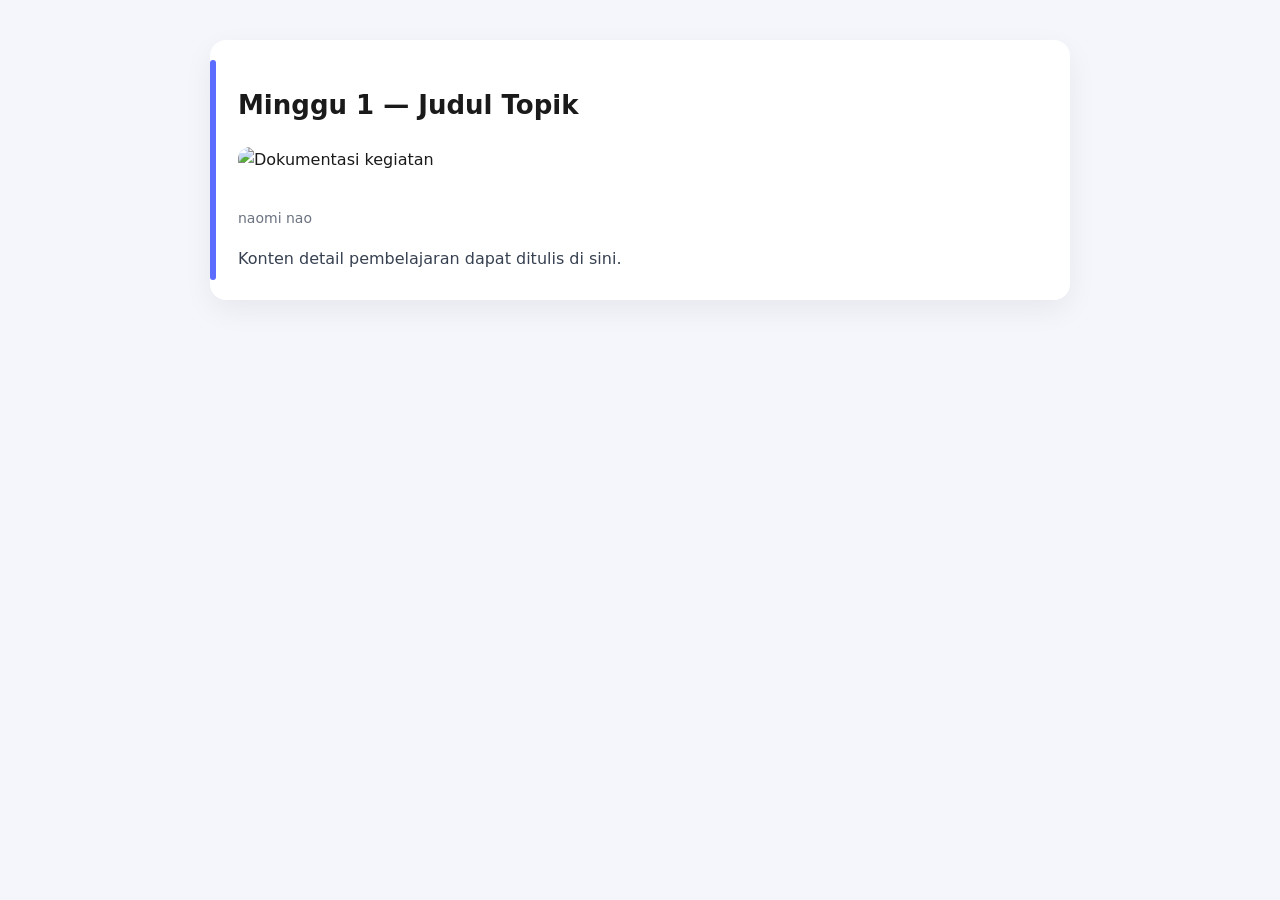
==== html/module-detail.html @ 78faaee1 "add html" ====
<!DOCTYPE html>
<html>
  <head>
    <title>Module Detail</title>
    <meta charset="UTF-8" />
    <link rel="stylesheet" href="uas.css" />
  </head>
  <body>
    <div id="module-detail"></div>
    <div class="page-container">
      <div class="module-card detail-card">
        <h1 class="module-title">Minggu 1 — Judul Topik</h1>

        <img src="gambar.jpg" alt="Dokumentasi kegiatan" class="module-image" />

        <p class="module-author">naomi nao</p>

        <div class="module-content">
          Konten detail pembelajaran dapat ditulis di sini.
        </div>
      </div>
    </div>

    <script src="./js/module-detail.js"></script>
  </body>
</html>
---- html/uas.css ----
/* ==========================
   THEME VARIABLES
========================== */
:root {
  --accent: #6c63ff;
  --accent-light: #857cff;
  --muted: #6b7280;
  --bg: #f5f6fb;
  --card: #ffffff;
  --border: #e5e7eb;
  --shadow-sm: 0 4px 12px rgba(0, 0, 0, 0.06);
  --shadow-md: 0 8px 24px rgba(0, 0, 0, 0.08);
  --radius: 14px;
  --transition: 0.25s ease;
}

/* ==========================
   GLOBAL RESET
========================== */
* {
  box-sizing: border-box;
}

body {
  font-family: Inter, system-ui, -apple-system, Segoe UI, Roboto, Arial;
  margin: 0;
  line-height: 1.6;
  background: var(--bg);
  color: #1a1a1a;
  transition: background var(--transition), color var(--transition);
}

.container {
  max-width: 1080px;
  margin: 40px auto;
  padding: 0 24px;
}

/* ==========================
   HEADER
========================== */
header {
  display: flex;
  align-items: center;
  gap: 24px;
}

.brand h1 {
  margin: 0;
  font-size: 26px;
  font-weight: 700;
}

.brand p {
  margin: 4px 0 0;
  color: var(--muted);
}

/* PROFILE IMAGE */
.profile {
  width: 120px;
  height: 120px;
  overflow: hidden;
  border-radius: 50%;
  flex-shrink: 0;
  border: 5px solid #fff;
  box-shadow: var(--shadow-md);
  transition: transform var(--transition);
}

.profile:hover {
  transform: scale(1.02);
}

.profile img {
  width: 100%;
  height: 100%;
  object-fit: cover;
}

/* ==========================
   NAVIGATION
========================== */
nav {
  margin-top: 18px;
  display: flex;
  gap: 10px;
  flex-wrap: wrap;
}

nav a {
  padding: 8px 14px;
  border-radius: 30px;
  text-decoration: none;
  background: #fff;
  border: 1px solid var(--border);
  color: #333;
  font-size: 14px;
  transition: var(--transition);
  box-shadow: var(--shadow-sm);
}

nav a:hover {
  background: var(--accent);
  color: white;
  border-color: var(--accent);
  transform: translateY(-2px);
}

/* ==========================
   HERO SECTION
========================== */
.hero {
  background: linear-gradient(
    90deg,
    rgba(108, 99, 255, 0.18),
    rgba(108, 99, 255, 0.06)
  );
  padding: 26px;
  border-radius: var(--radius);
  margin-top: 24px;
  display: flex;
  gap: 20px;
  align-items: center;
  box-shadow: var(--shadow-sm);
}

.hero h2 {
  margin: 0 0 10px;
  font-size: 22px;
  font-weight: 700;
}

.hero p {
  margin: 0;
  color: var(--muted);
}

/* ==========================
   GRID LAYOUT
========================== */
.grid {
  display: grid;
  grid-template-columns: 1fr 320px;
  gap: 24px;
  margin-top: 28px;
}

@media (max-width: 900px) {
  .grid {
    grid-template-columns: 1fr;
  }
}

/* ==========================
   CARD COMPONENT
========================== */
.card {
  background: var(--card);
  padding: 20px;
  border-radius: var(--radius);
  box-shadow: var(--shadow-sm);
  transition: var(--transition);
}

.card:hover {
  box-shadow: var(--shadow-md);
}

/* Section Title */
.section-title {
  display: flex;
  align-items: center;
  justify-content: space-between;
  margin-bottom: 14px;
}

.section-title h3 {
  margin: 0;
  font-size: 18px;
  font-weight: 700;
}

/* Modules */
.module {
  border-left: 4px solid var(--accent);
  padding: 14px;
  margin-bottom: 14px;
  border-radius: 10px;
  background: linear-gradient(180deg, rgba(108, 99, 255, 0.06), transparent);
  transition: var(--transition);
}

.module:hover {
  transform: translateX(4px);
  background: rgba(108, 99, 255, 0.08);
}

/* ==========================
   SHOWCASE
========================== */
.showcase-grid {
  display: grid;
  grid-template-columns: repeat(2, 1fr);
  gap: 14px;
}

@media (max-width: 600px) {
  .showcase-grid {
    grid-template-columns: 1fr;
  }
}

.work {
  padding: 14px;
  border-radius: 10px;
  background: var(--card);
  border: 1px solid #eef2ff;
  transition: var(--transition);
  box-shadow: var(--shadow-sm);
}

.work:hover {
  transform: translateY(-4px);
  border-color: var(--accent-light);
  box-shadow: var(--shadow-md);
}

.work h4 {
  margin: 0 0 6px;
}

/* ==========================
   REFLECTION
========================== */
.reflect p {
  margin: 0;
  color: var(--muted);
}

/* ==========================
   FOOTER
========================== */
footer {
  margin-top: 26px;
  text-align: center;
  color: var(--muted);
  font-size: 14px;
  padding: 20px 0;
}

/* ==========================
   BUTTON
========================== */
.btn {
  display: inline-block;
  padding: 10px 16px;
  border-radius: 8px;
  text-decoration: none;
  background: var(--accent);
  color: white;
  font-weight: 600;
  box-shadow: var(--shadow-sm);
  transition: var(--transition);
}

.btn:hover {
  background: var(--accent-light);
  transform: translateY(-2px);
}

.meta {
  color: var(--muted);
  font-size: 13px;
}

.card {
  margin-bottom: 36px;
}

.module {
  margin-bottom: 28px;
}

.work {
  margin-bottom: 24px;
}

.mt-24 {
  margin-top: 24px;
}

.img-module {
  width: 200px;
  height: 100px;
}
.page-container {
  max-width: 900px;
  margin: 40px auto;
  padding: 0 20px;
}

.module-card {
  background: #ffffff;
  border-radius: 16px;
  padding: 28px;
  box-shadow: 0 10px 30px rgba(0, 0, 0, 0.06);
  position: relative;
}

.module-card::before {
  content: "";
  position: absolute;
  left: 0;
  top: 20px;
  bottom: 20px;
  width: 6px;
  background: #5b6cff;
  border-radius: 6px;
}

.module-title {
  font-size: 26px;
  font-weight: 700;
  margin-bottom: 20px;
}

.module-image {
  width: 100%;
  max-height: 350px;
  object-fit: cover;
  border-radius: 12px;
  margin-bottom: 20px;
}

.module-author {
  font-size: 14px;
  color: #6b7280;
  margin-bottom: 16px;
}

.module-content {
  font-size: 16px;
  line-height: 1.7;
  color: #374151;
}
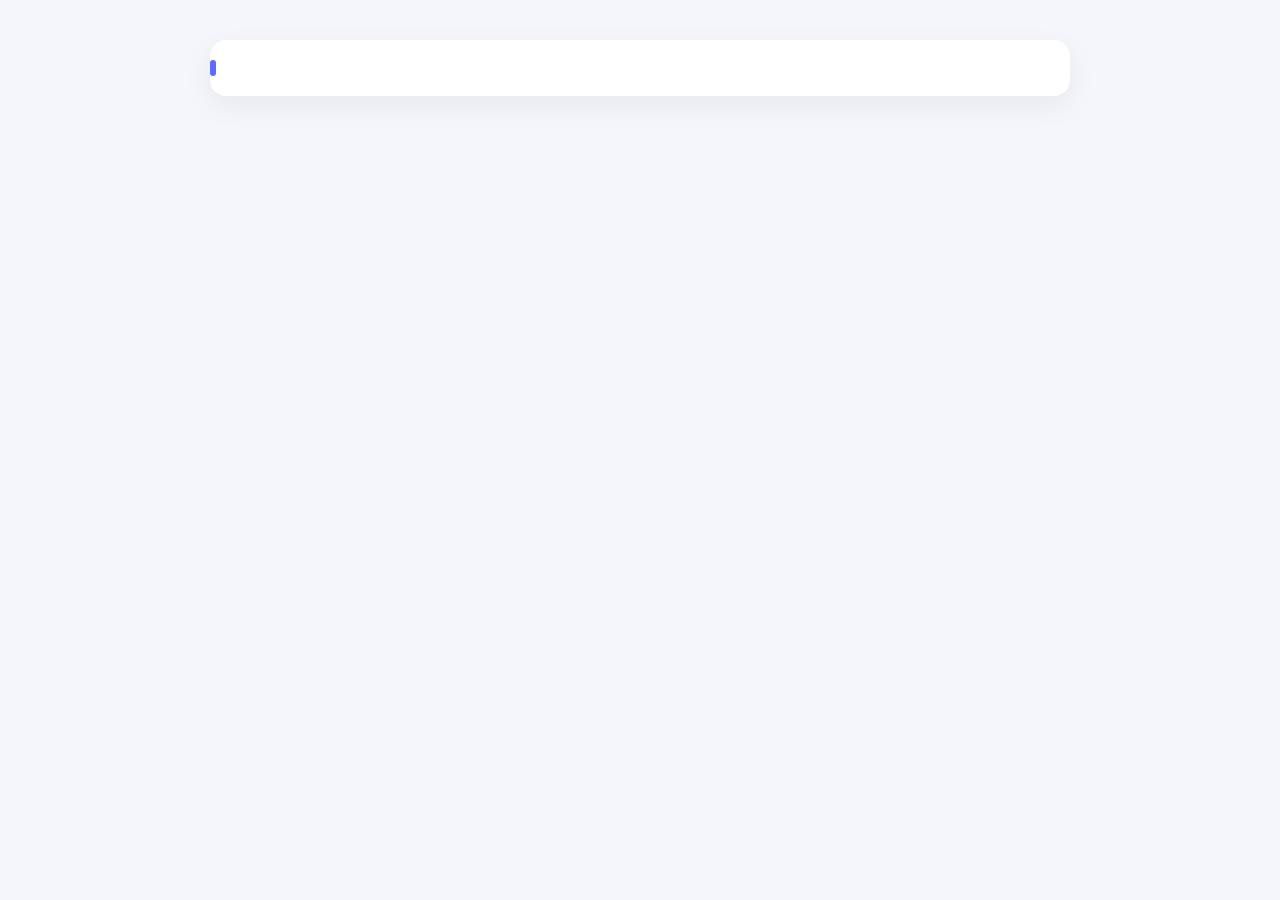
==== commit 7f747dc7: "ft js" ====
--- a/html/module-detail.html
+++ b/html/module-detail.html
@@ -9,18 +9,8 @@
     <div id="module-detail"></div>
     <div class="page-container">
       <div class="module-card detail-card">
-        <h1 class="module-title">Minggu 1 — Judul Topik</h1>
-
-        <img src="gambar.jpg" alt="Dokumentasi kegiatan" class="module-image" />
-
-        <p class="module-author">naomi nao</p>
-
-        <div class="module-content">
-          Konten detail pembelajaran dapat ditulis di sini.
-        </div>
+        <script src="./js/module-detail.js"></script>
       </div>
     </div>
-
-    <script src="./js/module-detail.js"></script>
   </body>
 </html>
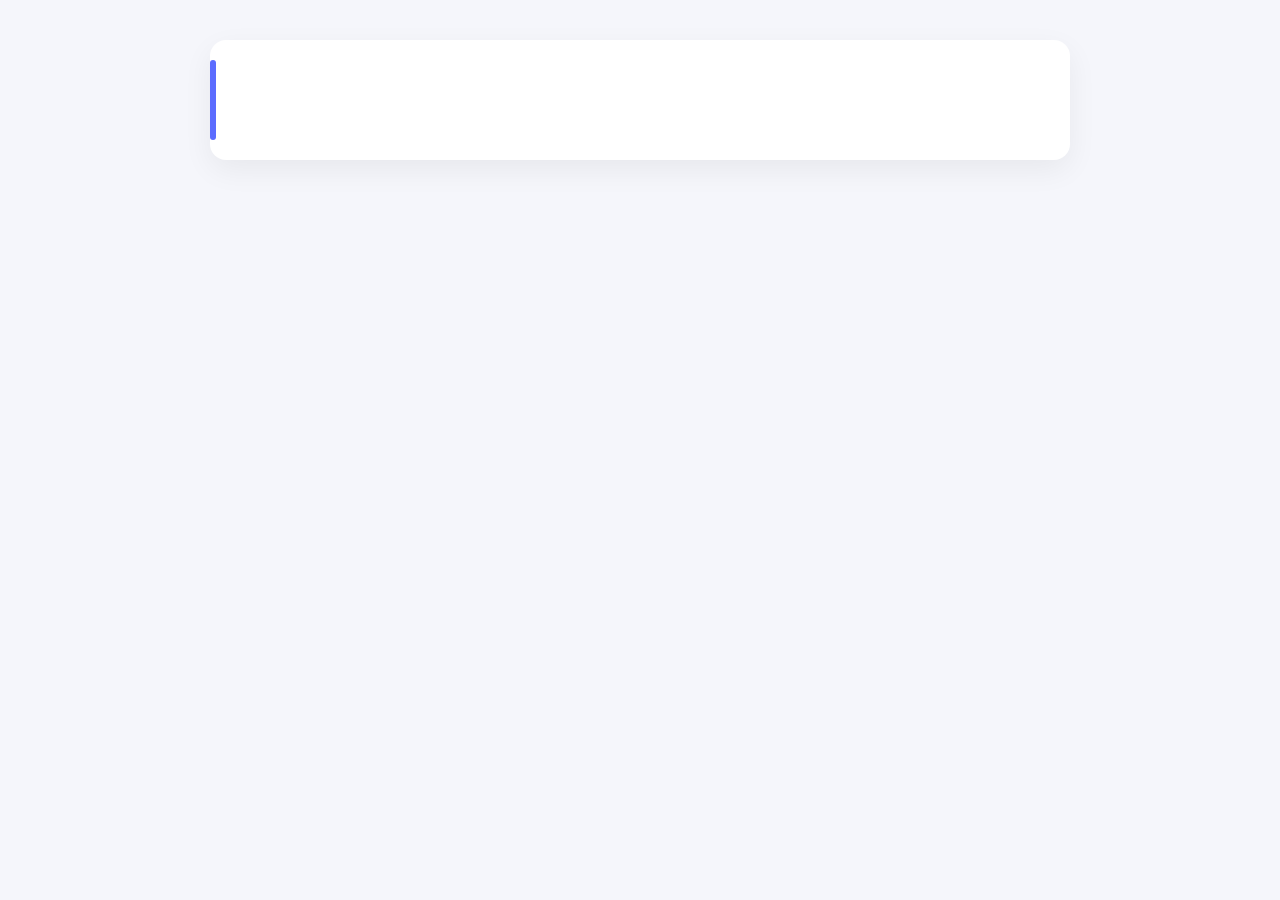
==== commit 3a12e238: "change html" ====
--- a/html/module-detail.html
+++ b/html/module-detail.html
@@ -5,12 +5,21 @@
     <meta charset="UTF-8" />
     <link rel="stylesheet" href="uas.css" />
   </head>
+
   <body>
-    <div id="module-detail"></div>
     <div class="page-container">
       <div class="module-card detail-card">
-        <script src="./js/module-detail.js"></script>
+        <h1 class="module-title"></h1>
+
+        <img class="module-image" />
+
+        <p class="module-author"></p>
+
+        <div class="module-content"></div>
       </div>
     </div>
+
+    <!-- script taruh di BAWAH -->
+    <script src="./js/module-detail.js"></script>
   </body>
 </html>
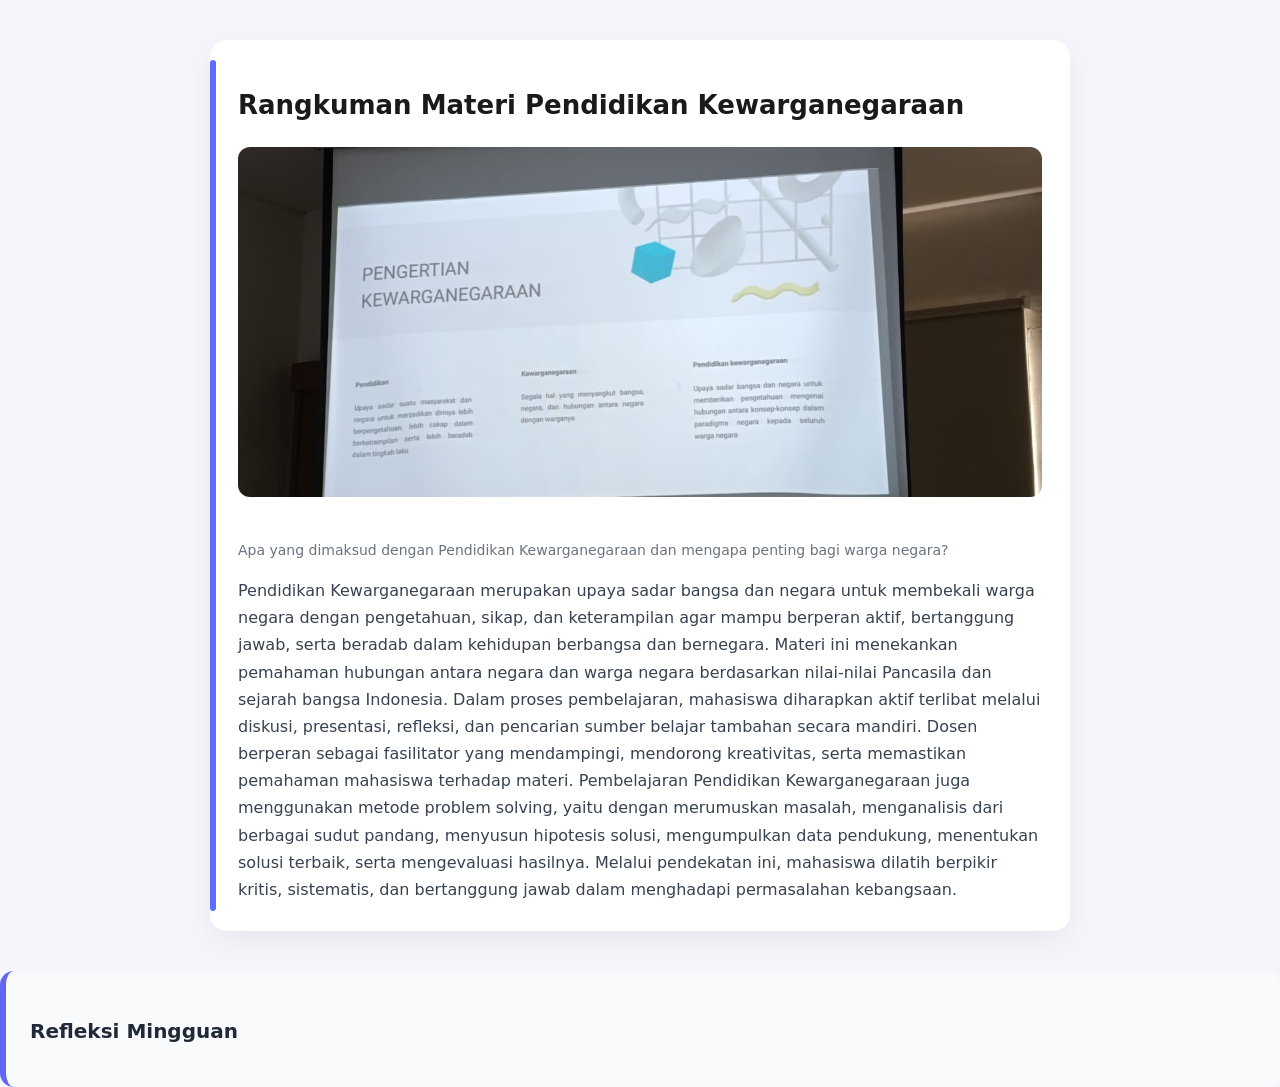
==== commit 138b6ce0: "updated" ====
--- a/html/module-detail.html
+++ b/html/module-detail.html
@@ -18,6 +18,10 @@
         <div class="module-content"></div>
       </div>
     </div>
+    <div class="module-reflection">
+      <h3>Refleksi Mingguan</h3>
+      <p></p>
+    </div>
 
     <!-- script taruh di BAWAH -->
     <script src="./js/module-detail.js"></script>
--- a/html/uas.css
+++ b/html/uas.css
@@ -291,8 +291,8 @@
 }
 
 .img-module {
-  width: 200px;
-  height: 100px;
+  width: 300px;
+  height: 200px;
 }
 .page-container {
   max-width: 900px;
@@ -344,3 +344,32 @@
   line-height: 1.7;
   color: #374151;
 }
+.pdf-viewer {
+  width: 100%;
+  height: 500px;
+  border: none;
+  margin-top: 15px;
+  border-radius: 8px;
+}
+/* ===== REFLEKSI ===== */
+.module-reflection {
+  margin-top: 32px;
+  padding: 24px;
+  background: #f9fafb;
+  border-radius: 14px;
+  border-left: 6px solid #6366f1; /* biru lembut */
+}
+
+.module-reflection h3 {
+  font-size: 20px;
+  font-weight: 700;
+  margin-bottom: 14px;
+  color: #1f2937;
+}
+
+.module-reflection p {
+  font-size: 16px;
+  line-height: 1.8;
+  color: #374151;
+  text-align: justify;
+}
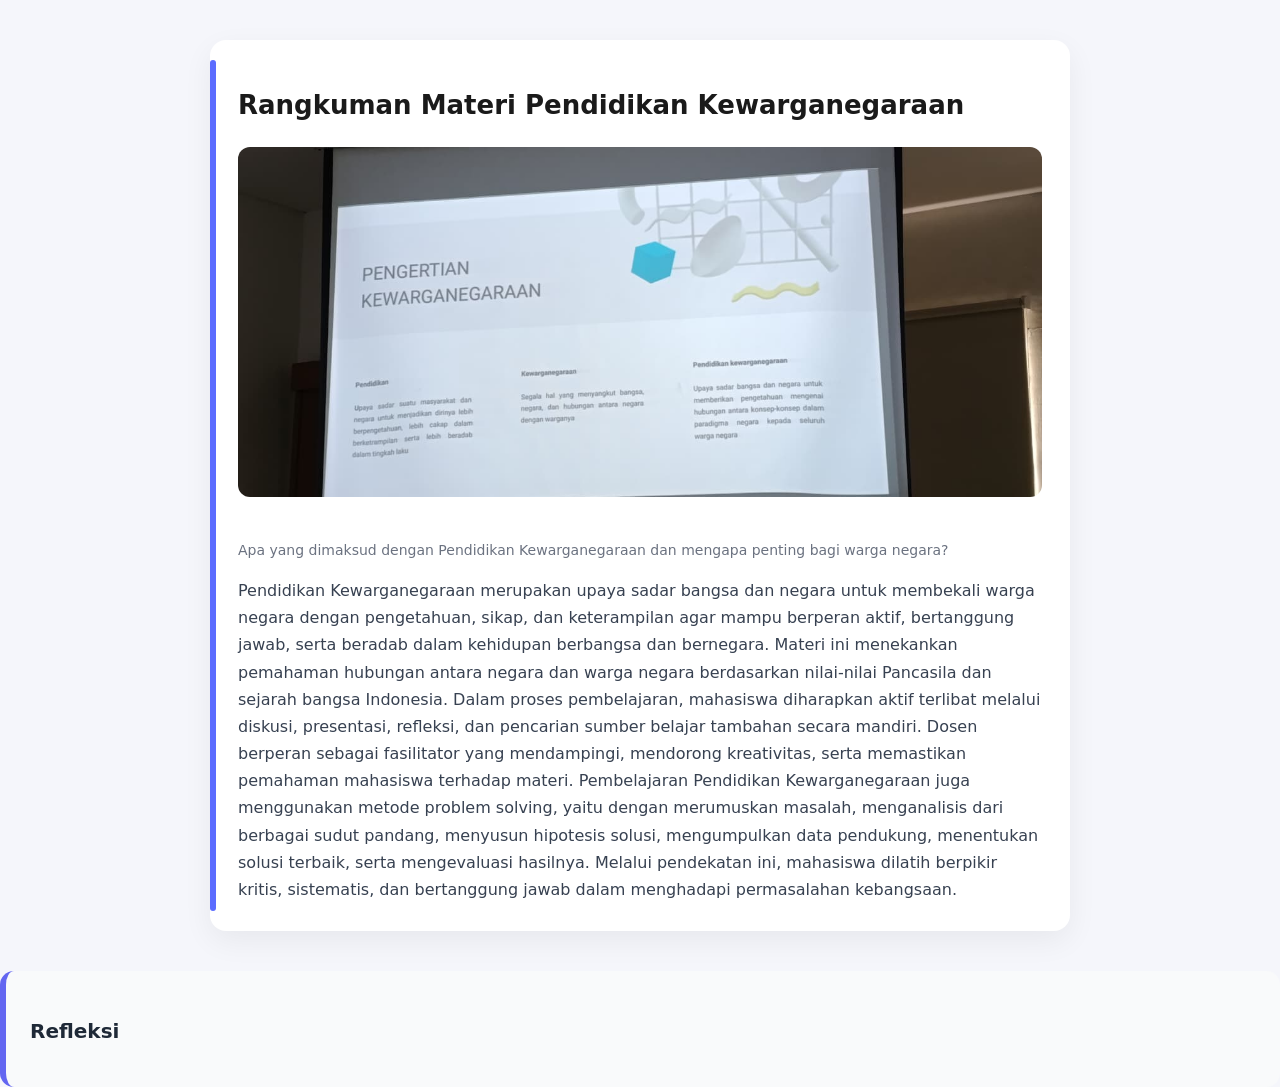
==== commit 7411d90e: "update" ====
--- a/html/module-detail.html
+++ b/html/module-detail.html
@@ -19,8 +19,8 @@
       </div>
     </div>
     <div class="module-reflection">
-      <h3>Refleksi Mingguan</h3>
-      <p></p>
+      <h3>Refleksi</h3>
+      <p class="refleksi-text"></p>
     </div>
 
     <!-- script taruh di BAWAH -->
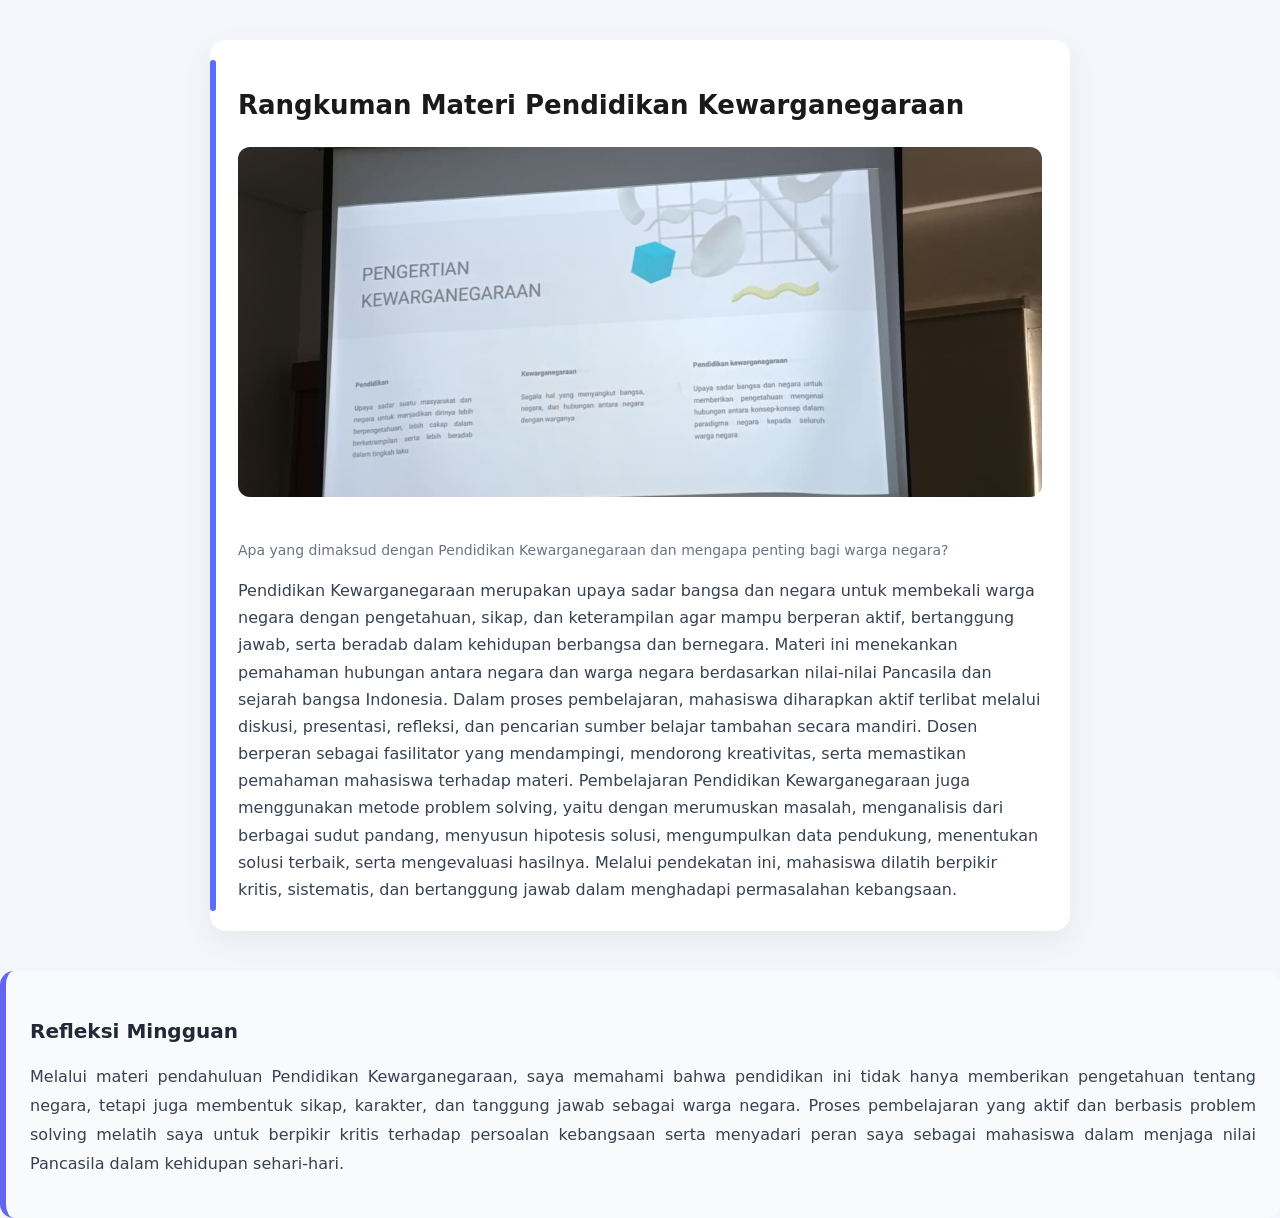
==== commit 614b47ff: "refleksi" ====
--- a/html/module-detail.html
+++ b/html/module-detail.html
@@ -19,7 +19,7 @@
       </div>
     </div>
     <div class="module-reflection">
-      <h3>Refleksi</h3>
+      <h3>Refleksi Mingguan</h3>
       <p class="refleksi-text"></p>
     </div>
 
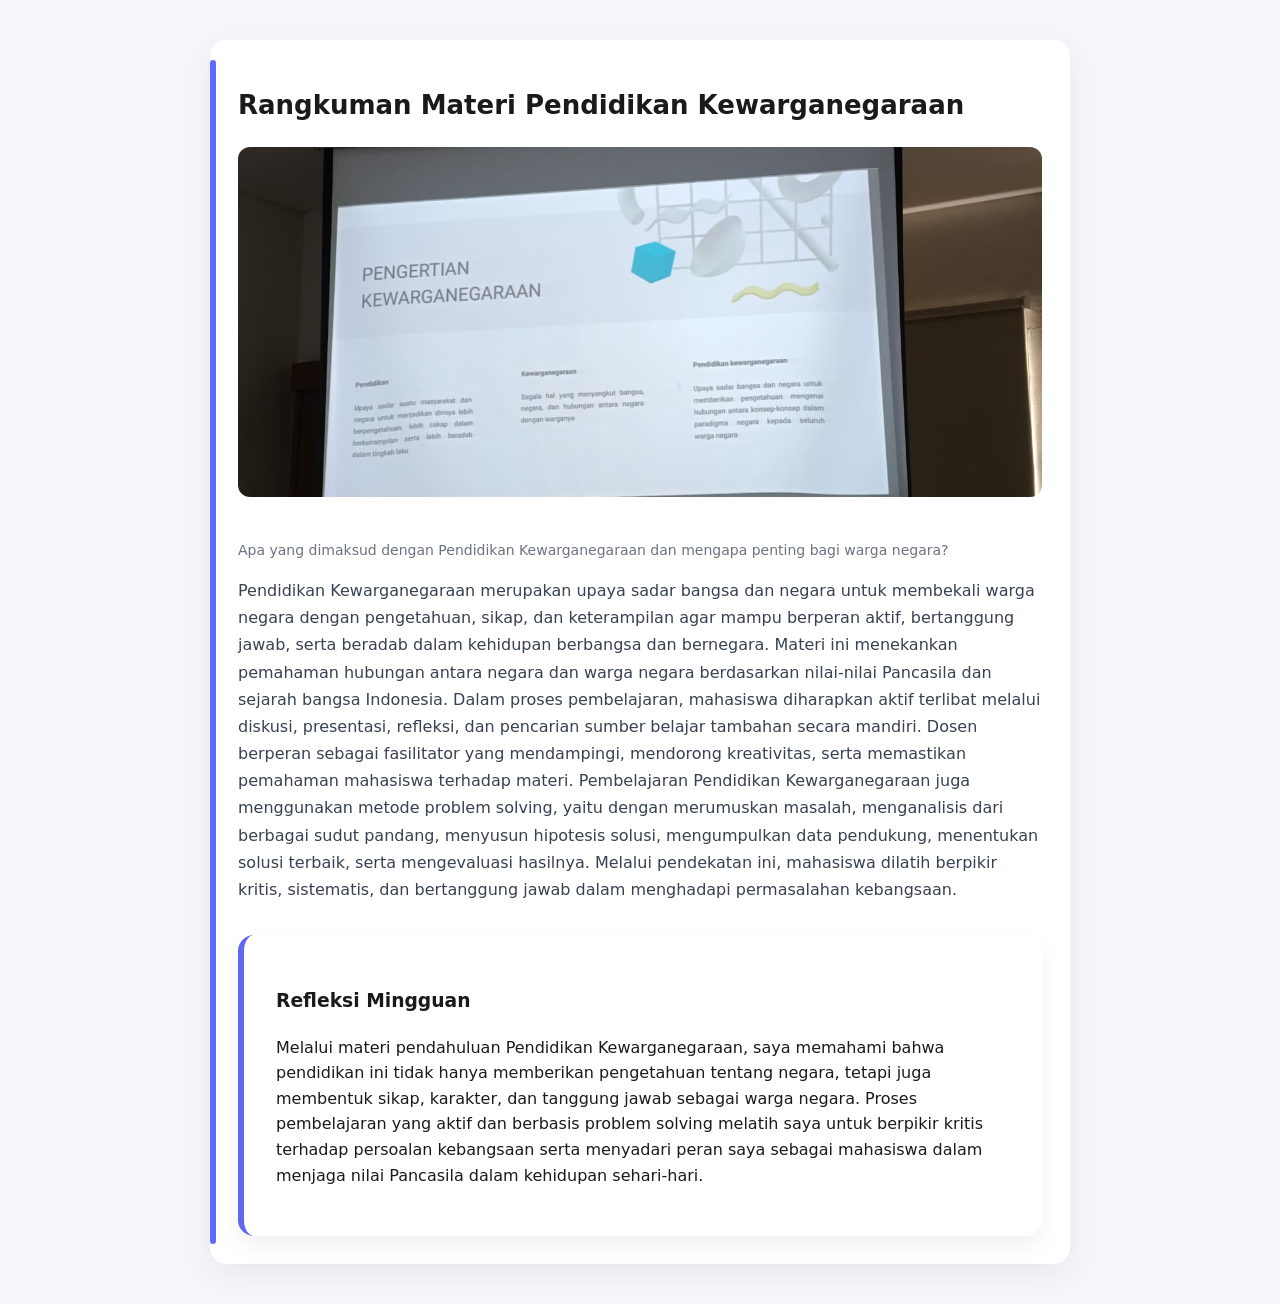
==== commit 535b547b: "fix refleksi" ====
--- a/html/module-detail.html
+++ b/html/module-detail.html
@@ -16,11 +16,12 @@
         <p class="module-author"></p>
 
         <div class="module-content"></div>
+
+        <div class="module-reflection">
+          <h3>Refleksi Mingguan</h3>
+          <p class="refleksi-text"></p>
+        </div>
       </div>
-    </div>
-    <div class="module-reflection">
-      <h3>Refleksi Mingguan</h3>
-      <p class="refleksi-text"></p>
     </div>
 
     <!-- script taruh di BAWAH -->
--- a/html/uas.css
+++ b/html/uas.css
@@ -351,25 +351,11 @@
   margin-top: 15px;
   border-radius: 8px;
 }
-/* ===== REFLEKSI ===== */
 .module-reflection {
   margin-top: 32px;
-  padding: 24px;
-  background: #f9fafb;
-  border-radius: 14px;
-  border-left: 6px solid #6366f1; /* biru lembut */
-}
-
-.module-reflection h3 {
-  font-size: 20px;
-  font-weight: 700;
-  margin-bottom: 14px;
-  color: #1f2937;
-}
-
-.module-reflection p {
-  font-size: 16px;
-  line-height: 1.8;
-  color: #374151;
-  text-align: justify;
-}
+  padding: 32px; /* samakan padding */
+  background: #ffffff; /* putih seperti atas */
+  border-radius: 16px; /* samakan radius */
+  box-shadow: 0 10px 25px rgba(0, 0, 0, 0.06);
+  border-left: 6px solid #6366f1;
+}
